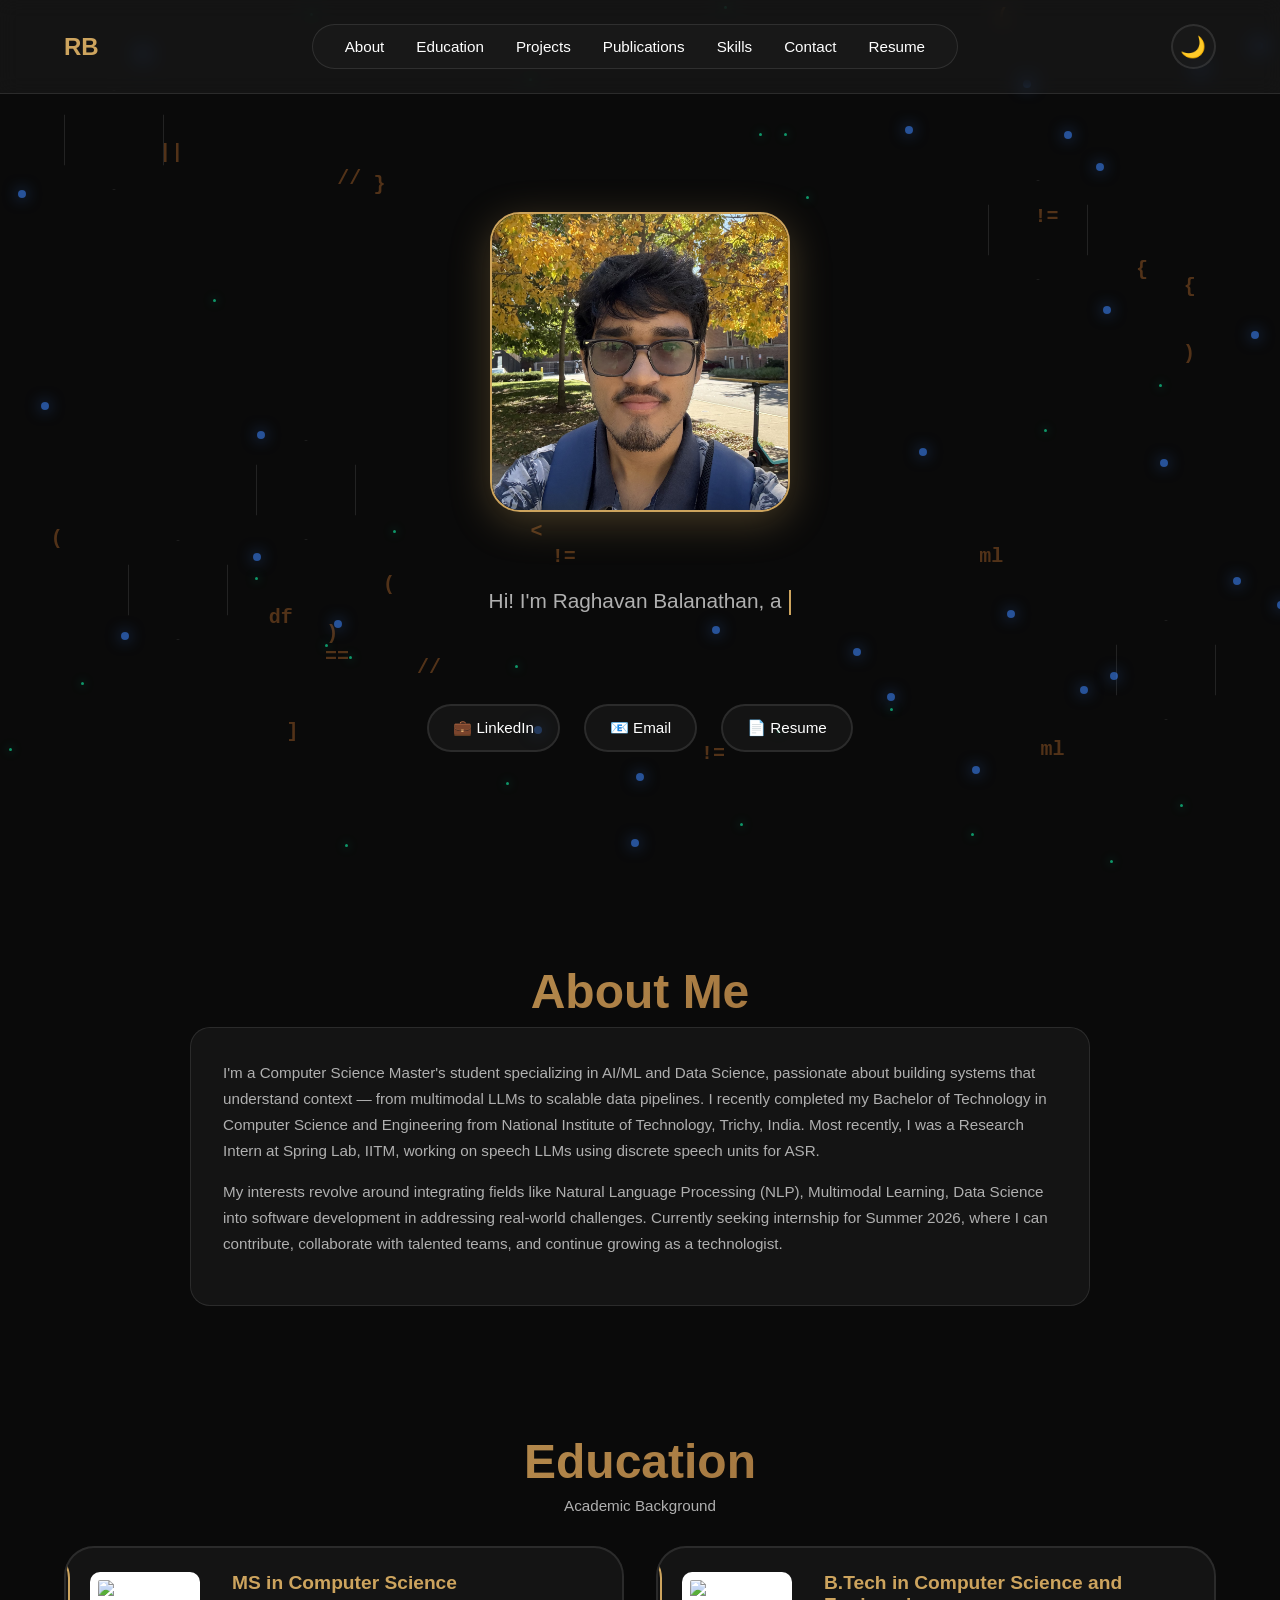
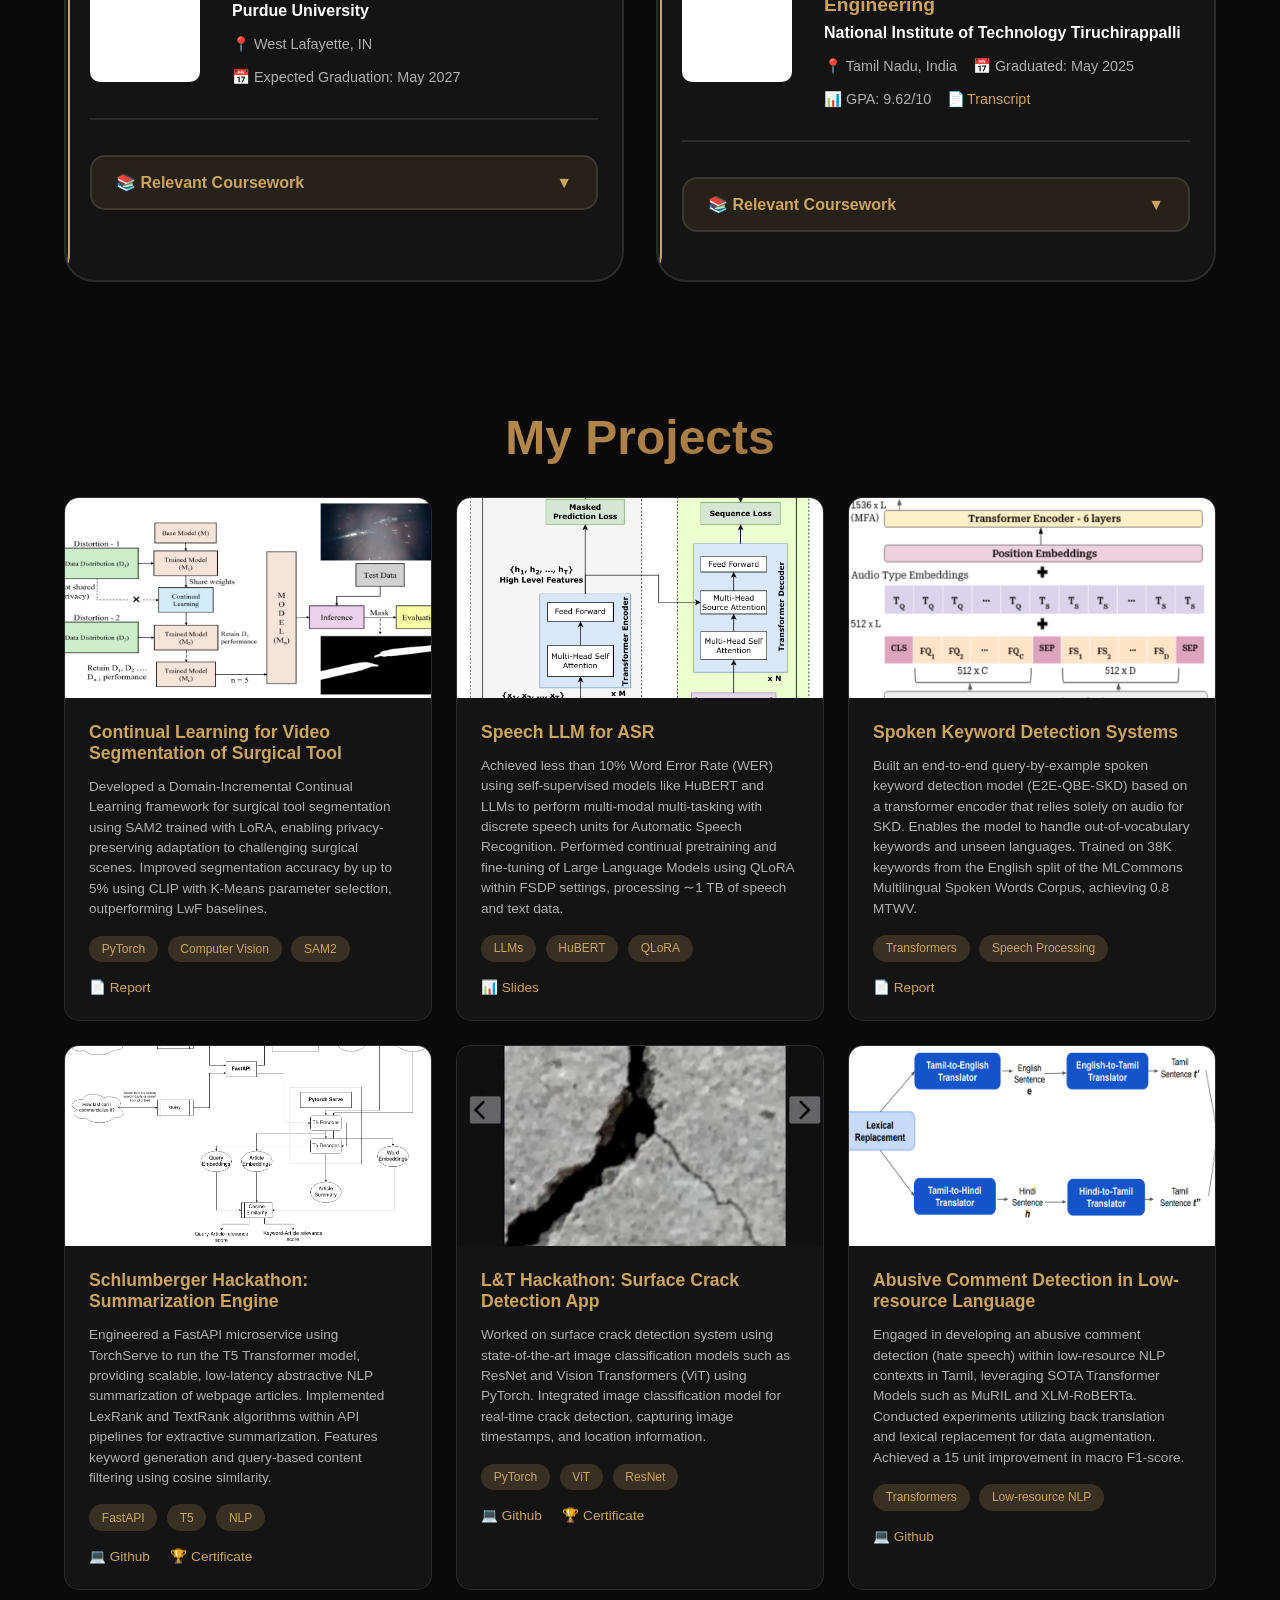
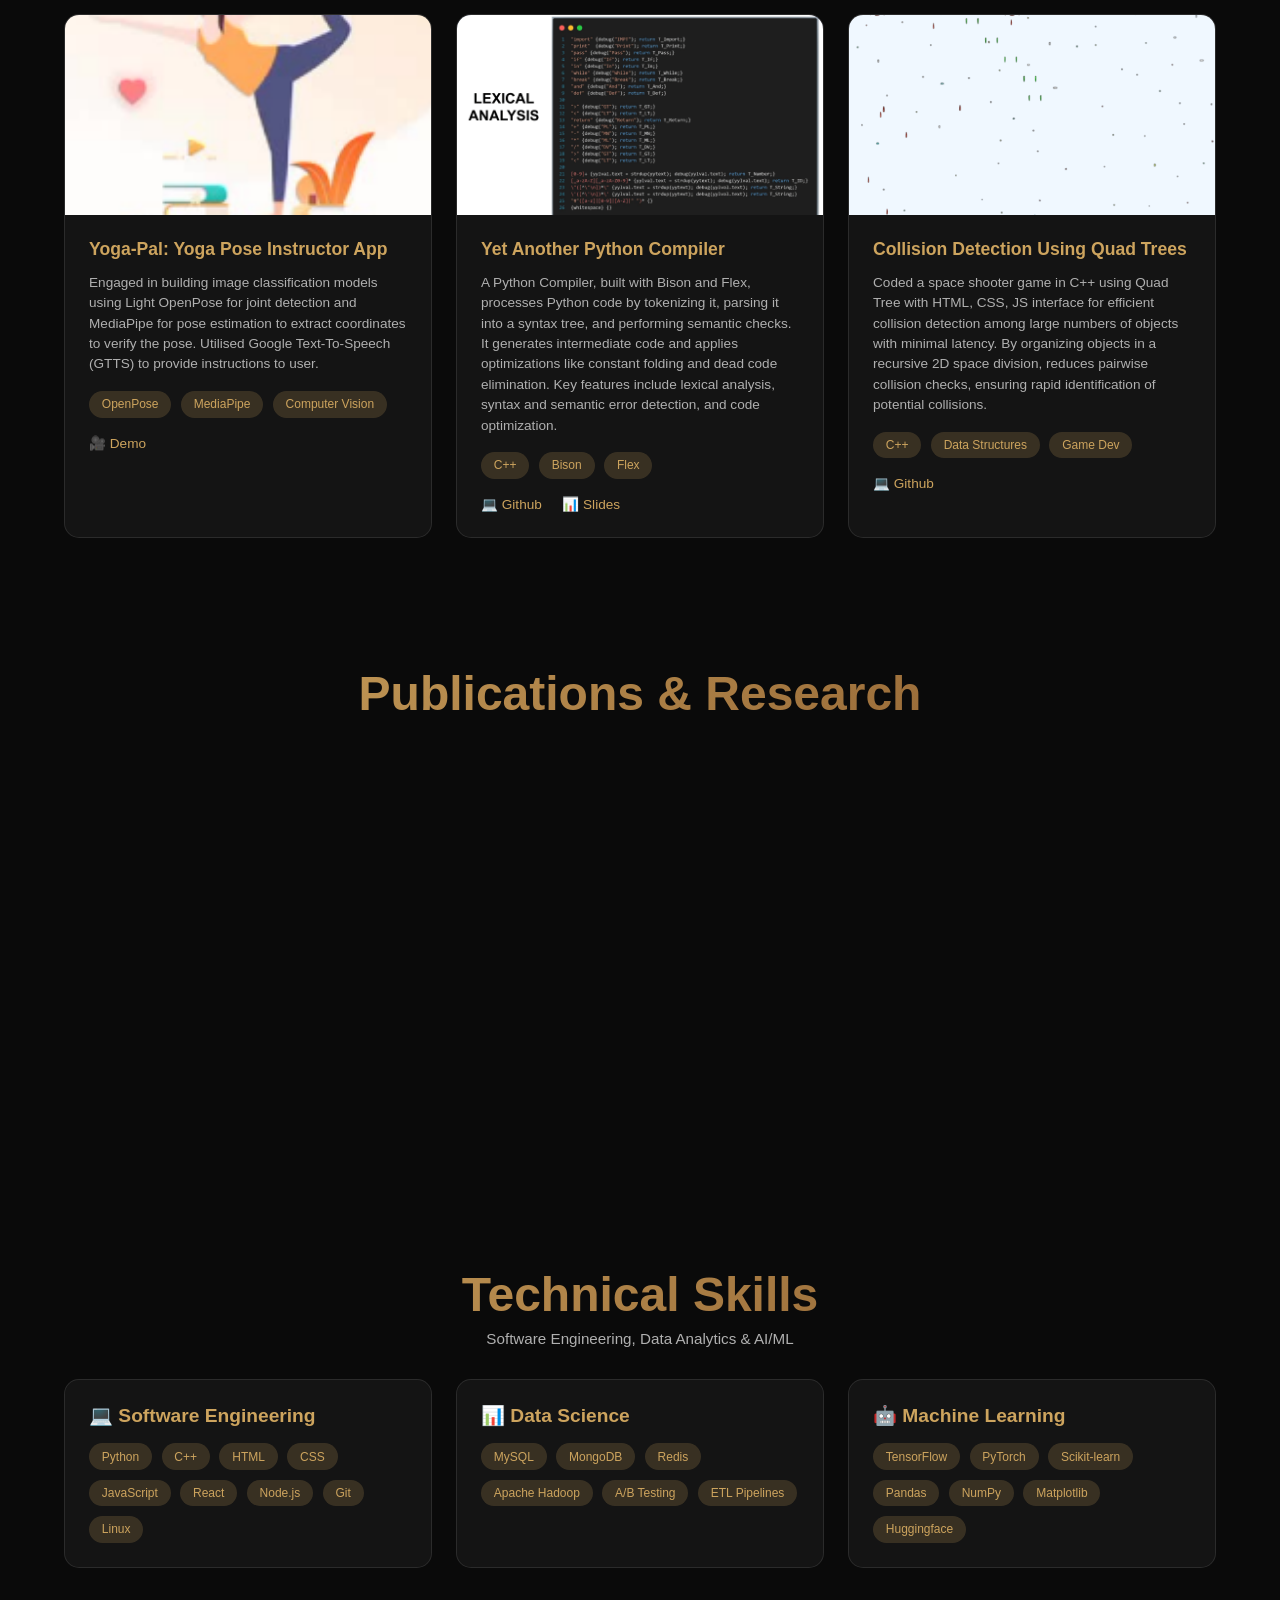
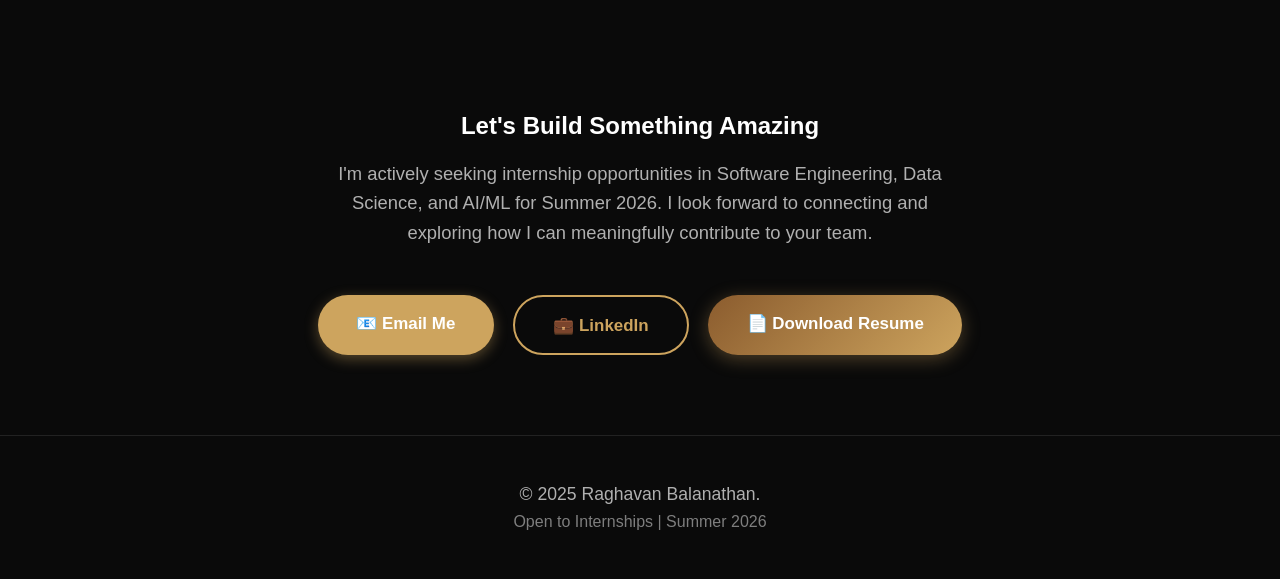
==== index.html @ b1a8ca50 "feat:Webpage" ====
<!DOCTYPE html>
<html lang="en">
<head>
    <meta charset="UTF-8">
    <meta name="viewport" content="width=device-width, initial-scale=1.0">
    <title>Raghavan Balanathan</title>
    <link rel="stylesheet" href="styles.css">
</head>
<body>
    <div class="tech-background" id="techBg">
        <div class="hexagon" style="top: 10%; left: 5%;"></div>
        <div class="hexagon" style="top: 60%; left: 10%;"></div>
        <div class="hexagon" style="top: 20%; right: 15%;"></div>
        <div class="hexagon" style="bottom: 20%; right: 5%;"></div>
        <div class="hexagon" style="bottom: 40%; left: 20%;"></div>
    </div>

    <nav>
        <div class="logo">RB</div>
        <div class="nav-links">
            <a href="#about">About</a>
            <a href="#education">Education</a>
            <a href="#projects">Projects</a>
            <a href="#publications">Publications</a>
            <a href="#skills">Skills</a>
            <a href="#contact">Contact</a>
            <a href="files/Resume.pdf" target="_blank" rel="noopener noreferrer">Resume</a>
        </div>
        <div class="nav-right">
            <button class="theme-toggle" id="themeToggle" aria-label="Toggle theme">☀️</button>
            <button class="mobile-menu-btn">☰</button>
        </div>
    </nav>

    <section class="hero">
        <img src="images/mypic.jpg" alt="Profile Photo" class="profile-photo">
        <div class="typing-container">
            <div class="typing-text" id="typingText"></div>
        </div>
        
        <div class="social-links">
            <a href="https://www.linkedin.com/in/raghavanbala/" class="social-link">💼 LinkedIn</a>
            <a href="mailto:raghavanb2103@gmail.com" class="social-link">📧 Email</a>
            <a href="files/Resume.pdf" target="_blank" rel="noopener noreferrer" class="social-link" download>📄 Resume</a>
        </div>
    </section>

    <section id="about" class="section">
        <h2>About Me</h2>
        <div class="about-content">
            <p>I'm a Computer Science Master's student specializing in AI/ML and Data Science, passionate about building systems that understand context — from multimodal LLMs to scalable data pipelines. I recently completed my Bachelor of Technology in Computer Science and Engineering from National Institute of Technology, Trichy, India. Most recently, I was a Research Intern at Spring Lab, IITM, working on speech LLMs using discrete speech units for ASR.</p>
            <p>My interests revolve around integrating fields like Natural Language Processing (NLP), Multimodal Learning, Data Science into software development in addressing real-world challenges. Currently seeking internship for Summer 2026, where I can contribute, collaborate with talented teams, and continue growing as a technologist.</p>
        </div>
    </section>

    <section id="education" class="section">
        <h2>Education</h2>
        <p class="section-subtitle">Academic Background</p>
        <div class="education-container">
            <!-- Purdue University -->
            <div class="education-card">
                <div class="education-header">
                    <img src="https://upload.wikimedia.org/wikipedia/commons/thumb/3/35/Purdue_Boilermakers_logo.svg/1200px-Purdue_Boilermakers_logo.svg.png" alt="Purdue University Logo" class="university-logo">
                    <div class="education-info">
                        <h3>MS in Computer Science</h3>
                        <div class="university-name">Purdue University</div>
                        <div class="education-meta">
                            <span>📍 West Lafayette, IN</span>
                            <span>📅 Expected Graduation: May 2027</span>
                        </div>
                    </div>
                </div>
                
                <div class="education-details">
                    <button class="coursework-toggle" data-target="purdue-coursework">
                        📚 Relevant Coursework <span class="toggle-icon">▼</span>
                    </button>
                    <div id="purdue-coursework" class="coursework-content">
                        <div class="coursework-grid">
                            <div class="coursework-category">
                                <h5>Fall 2025 Courses</h5>
                                <ul>
                                    <li>Statistical Machine Learning</li>
                                    <li>Database Systems</li>
                                    <li>Computer Networks</li>
                                </ul>
                            </div>
                        </div>
                    </div>
                </div>
            </div>

            <!-- NIT Trichy -->
            <div class="education-card">
                <div class="education-header">
                    <img src="https://upload.wikimedia.org/wikipedia/commons/0/0b/NITT_logo.png" alt="NIT Trichy Logo" class="university-logo">
                    <div class="education-info">
                        <h3>B.Tech in Computer Science and Engineering</h3>
                        <div class="university-name">National Institute of Technology Tiruchirappalli</div>
                        <div class="education-meta">
                            <span>📍 Tamil Nadu, India</span>
                            <span>📅 Graduated: May 2025</span>
                            <span>📊 GPA: 9.62/10</span>
                            <span>📄 <a href="files/transcript.pdf" target="_blank" rel="noopener noreferrer">Transcript</a></span>
                        </div>
                    </div>
                </div>
                
                <div class="education-details">
                    

                    <button class="coursework-toggle" data-target="nit-coursework">
                        📚 Relevant Coursework <span class="toggle-icon">▼</span>
                    </button>
                    <div id="nit-coursework" class="coursework-content">
                        <div class="coursework-grid">
                            <div class="coursework-category">
                                <h5>Software Engineering</h5>
                                <ul>
                                    <li>Data Structures & Algorithms</li>
                                    <li>Object-Oriented Programming</li>
                                    <li>Web Development</li>
                                    <li>Database Systems</li>
                                    <li>Operating Systems</li>
                                    <li>Computer Networks</li>
                                </ul>
                            </div>
                            
                            <div class="coursework-category">
                                <h5>Data Science & AI</h5>
                                <ul>
                                    <li>Artificial Intelligence</li>
                                    <li>Machine Learning</li>
                                    <li>Deep Learning</li>
                                    <li>Natural Language Processing</li>
                                    <li>Image Processing</li>
                                    <li>Responsible and Safe AI systems</li>
                                    <li>Big Data Mining</li>
                                    <li>Data Analytics</li>
                                    <li>Data Science</li>
                                </ul>
                            </div>
                            
                            <div class="coursework-category">
                                <h5>Mathematics & Theory</h5>
                                <ul>
                                    <li>Linear Algebra</li>
                                    <li>Calculus</li>
                                    <li>Discrete Mathematics</li>
                                    <li>Probability & Statistics</li>
                                    <li>Algorithm Analysis</li>
                                    <li>Computational Theory</li>
                                </ul>
                            </div>
                        </div>
                    </div>

                    
                </div>
            </div>
        </div>
    </section>

    <section id="projects" class="section">
        <h2>My Projects</h2>
        <div class="projects-grid">
            <div class="project-card">
                <div class="project-image data">
                    <img src="images/miccai.png" alt="Surgical Tool Segmentation">
                </div>
                <div class="project-content">
                    <h3>Continual Learning for Video Segmentation of Surgical Tool</h3>
                    <p>Developed a Domain-Incremental Continual Learning framework for surgical tool segmentation using SAM2 trained with LoRA, enabling privacy-preserving adaptation to challenging surgical scenes. Improved segmentation accuracy by up to 5% using CLIP with K-Means parameter selection, outperforming LwF baselines.</p>
                    <div class="skill-tags">
                        <span class="tag">PyTorch</span>
                        <span class="tag">Computer Vision</span>
                        <span class="tag">SAM2</span>
                    </div>
                    <div style="margin-top: 1rem;">
                        <a href="https://drive.google.com/file/d/1wd6us3UVGQ-6cLprVqrRQCRhsZ2XfWwB/view">📄 Report</a>
                    </div>
                </div>
            </div>

            <div class="project-card">
                <div class="project-image data">
                    <img src="images/speechllm.png" alt="Speech LLM">
                </div>
                <div class="project-content">
                    <h3>Speech LLM for ASR</h3>
                    <p>Achieved less than 10% Word Error Rate (WER) using self-supervised models like HuBERT and LLMs to perform multi-modal multi-tasking with discrete speech units for Automatic Speech Recognition. Performed continual pretraining and fine-tuning of Large Language Models using QLoRA within FSDP settings, processing ∼1 TB of speech and text data.</p>
                    <div class="skill-tags">
                        <span class="tag">LLMs</span>
                        <span class="tag">HuBERT</span>
                        <span class="tag">QLoRA</span>
                    </div>
                    <div style="margin-top: 1rem;">
                        <a href="files/speechllm.pdf">📊 Slides</a>
                    </div>
                </div>
            </div>

            <div class="project-card">
                <div class="project-image data">
                    <img src="images/skd.png" alt="Keyword Detection">
                </div>
                <div class="project-content">
                    <h3>Spoken Keyword Detection Systems</h3>
                    <p>Built an end-to-end query-by-example spoken keyword detection model (E2E-QBE-SKD) based on a transformer encoder that relies solely on audio for SKD. Enables the model to handle out-of-vocabulary keywords and unseen languages. Trained on 38K keywords from the English split of the MLCommons Multilingual Spoken Words Corpus, achieving 0.8 MTWV.</p>
                    <div class="skill-tags">
                        <span class="tag">Transformers</span>
                        <span class="tag">Speech Processing</span>
                    </div>
                    <div style="margin-top: 1rem;">
                        <a href="https://drive.google.com/file/d/1HalZeaJy94gkDbm7RLXHlabTmkrTxxkx/view?usp=sharing">📄 Report</a>
                    </div>
                </div>
            </div>

            <div class="project-card">
                <div class="project-image software">
                    <img src="images/SummarizeIQ.png" alt="Summarization Engine">
                </div>
                <div class="project-content">
                    <h3>Schlumberger Hackathon: Summarization Engine</h3>
                    <p>Engineered a FastAPI microservice using TorchServe to run the T5 Transformer model, providing scalable, low-latency abstractive NLP summarization of webpage articles. Implemented LexRank and TextRank algorithms within API pipelines for extractive summarization. Features keyword generation and query-based content filtering using cosine similarity.</p>
                    <div class="skill-tags">
                        <span class="tag">FastAPI</span>
                        <span class="tag">T5</span>
                        <span class="tag">NLP</span>
                    </div>
                    <div style="margin-top: 1rem;">
                        <a href="https://github.com/FrozenWolf-Cyber/SummarizeIQ">💻 Github</a>
                        <a href="https://drive.google.com/file/d/10ZGarptW67p3BKPzQDW0sfTHj9TN4qJH/view?usp=sharing">🏆 Certificate</a>
                    </div>
                </div>
            </div>

            <div class="project-card">
                <div class="project-image data">
                    <img src="images/L&T.png" alt="Surface Crack Detection">
                </div>
                <div class="project-content">
                    <h3>L&T Hackathon: Surface Crack Detection App</h3>
                    <p>Worked on surface crack detection system using state-of-the-art image classification models such as ResNet and Vision Transformers (ViT) using PyTorch. Integrated image classification model for real-time crack detection, capturing image timestamps, and location information.</p>
                    <div class="skill-tags">
                        <span class="tag">PyTorch</span>
                        <span class="tag">ViT</span>
                        <span class="tag">ResNet</span>
                    </div>
                    <div style="margin-top: 1rem;">
                        <a href="https://github.com/FrozenWolf-Cyber/L-T-EduTech-Hackathon">💻 Github</a>
                        <a href="https://drive.google.com/file/d/1mr6jQ1T8lJJTb_NRBW7EYUAhK_CVmrpW/view?usp=sharing">🏆 Certificate</a>
                    </div>
                </div>
            </div>

            <div class="project-card">
                <div class="project-image data">
                    <img src="images/Abusive.png" alt="Abusive Comment Detection">
                </div>
                <div class="project-content">
                    <h3>Abusive Comment Detection in Low-resource Language</h3>
                    <p>Engaged in developing an abusive comment detection (hate speech) within low-resource NLP contexts in Tamil, leveraging SOTA Transformer Models such as MuRIL and XLM-RoBERTa. Conducted experiments utilizing back translation and lexical replacement for data augmentation. Achieved a 15 unit improvement in macro F1-score.</p>
                    <div class="skill-tags">
                        <span class="tag">Transformers</span>
                        <span class="tag">Low-resource NLP</span>
                    </div>
                    <div style="margin-top: 1rem;">
                        <a href="https://github.com/ICON-ML/ACDT">💻 Github</a>
                    </div>
                </div>
            </div>

            <div class="project-card">
                <div class="project-image data">
                    <img src="images/yoga.png" alt="Yoga Pal">
                </div>
                <div class="project-content">
                    <h3>Yoga-Pal: Yoga Pose Instructor App</h3>
                    <p>Engaged in building image classification models using Light OpenPose for joint detection and MediaPipe for pose estimation to extract coordinates to verify the pose. Utilised Google Text-To-Speech (GTTS) to provide instructions to user.</p>
                    <div class="skill-tags">
                        <span class="tag">OpenPose</span>
                        <span class="tag">MediaPipe</span>
                        <span class="tag">Computer Vision</span>
                    </div>
                    <div style="margin-top: 1rem;">
                        <a href="https://drive.google.com/file/d/1zyeNb-0B27a40h0XlS9AdHnVH2HiTPJI/view?usp=sharing">🎥 Demo</a>
                    </div>
                </div>
            </div>

            <div class="project-card">
                <div class="project-image software">
                    <img src="images/compiler.gif" alt="Python Compiler">
                </div>
                <div class="project-content">
                    <h3>Yet Another Python Compiler</h3>
                    <p>A Python Compiler, built with Bison and Flex, processes Python code by tokenizing it, parsing it into a syntax tree, and performing semantic checks. It generates intermediate code and applies optimizations like constant folding and dead code elimination. Key features include lexical analysis, syntax and semantic error detection, and code optimization.</p>
                    <div class="skill-tags">
                        <span class="tag">C++</span>
                        <span class="tag">Bison</span>
                        <span class="tag">Flex</span>
                    </div>
                    <div style="margin-top: 1rem;">
                        <a href="https://github.com/FrozenWolf-Cyber/YA-Python-Compiler">💻 Github</a>
                        <a href="files/compiler.pdf">📊 Slides</a>
                    </div>
                </div>
            </div>

            <div class="project-card">
                <div class="project-image data">
                    <img src="images/Quad.png" alt="Quad Tree Collision">
                </div>
                <div class="project-content">
                    <h3>Collision Detection Using Quad Trees</h3>
                    <p>Coded a space shooter game in C++ using Quad Tree with HTML, CSS, JS interface for efficient collision detection among large numbers of objects with minimal latency. By organizing objects in a recursive 2D space division, reduces pairwise collision checks, ensuring rapid identification of potential collisions.</p>
                    <div class="skill-tags">
                        <span class="tag">C++</span>
                        <span class="tag">Data Structures</span>
                        <span class="tag">Game Dev</span>
                    </div>
                    <div style="margin-top: 1rem;">
                        <a href="https://github.com/DarkCoder999/Collison-Detection-using-Quad-Tree.git">💻 Github</a>
                    </div>
                </div>
            </div>
        </div>
    </section>

    <section id="publications" class="section">
        <h2>Publications & Research</h2>
        <div class="publications-grid">
            <div class="publication-card">
                <h3>Continual Learning for Robust Video Segmentation of Robot-Assisted Surgical Tool</h3>
                <div class="publication-meta">Efficient Medical AI (EMA4MICCAI) Workshop 2025</div>
                <p>Gokul Adethya T, Nitish N, <b>Raghavan Balanathan</b>, Sitara, K</p>
                <a class="pdf-link" href="https://drive.google.com/file/d/1wd6us3UVGQ-6cLprVqrRQCRhsZ2XfWwB/view">📄 PDF</a>
                <span class="abstract-link" onclick="showAbstract('abstract1')">📄 View Abstract</span>
            </div>

            <div class="publication-card">
                <h3>Forecasting airline passengers' satisfaction based on sentiments and ratings</h3>
                <div class="publication-meta">Journal of Air Transport Management, 2024</div>
                <p>Murugesan, R., A. P. Rekha, N. Nitish, and <b>Raghavan Balanathan</b></p>
                <a class="pdf-link" href="https://www.sciencedirect.com/science/article/abs/pii/S0969699724001339?via%3Dihub">📄 PDF</a>
                <span class="abstract-link" onclick="showAbstract('abstract2')">📄 View Abstract</span>
            </div>

            <div class="publication-card">
                <h3>Mitigating Abusive Comment Detection in Tamil Text: A Data Augmentation Approach</h3>
                <div class="publication-meta">ACL Anthology, ICON 2023</div>
                <p>Reshma, Sheik, <b>Raghavan Balanathan</b>, and S. Jaya Nirmala.</p>
                <a class="pdf-link" href="https://aclanthology.org/2023.icon-1.39.pdf">📄 PDF</a>
                <span class="abstract-link" onclick="showAbstract('abstract3')">📄 View Abstract</span>
            </div>
        </div>
    </section>

    <!-- Image Modal -->
    <div id="imageModal" class="modal">
        <div class="modal-content">
            <span class="modal-close" onclick="closeModal('imageModal')">&times;</span>
            <img id="modalImage" src="" alt="Project Image">
        </div>
    </div>

    <!-- Abstract Modal -->
    <div id="abstractModal" class="modal">
        <div class="modal-content">
            <span class="modal-close" onclick="closeModal('abstractModal')">&times;</span>
            <div id="abstractContent" class="abstract-content"></div>
        </div>
    </div>

    <section id="skills" class="section">
        <h2>Technical Skills</h2>
        <p class="section-subtitle">Software Engineering, Data Analytics & AI/ML</p>
        <div class="skills-grid">
            <div class="skill-card">
                <h3>💻 Software Engineering</h3>
                <div class="skill-tags">
                    <span class="tag">Python</span>
                    <span class="tag">C++</span>
                    <span class="tag">HTML</span>
                    <span class="tag">CSS</span>
                    <span class="tag">JavaScript</span>
                    <span class="tag">React</span>
                    <span class="tag">Node.js</span>
                    <span class="tag">Git</span>
                    <span class="tag">Linux</span>
                </div>
            </div>

            <div class="skill-card">
                <h3>📊 Data Science</h3>
                <div class="skill-tags">
                    <span class="tag">MySQL</span>
                    <span class="tag">MongoDB</span>
                    <span class="tag">Redis</span>
                    <span class="tag">Apache Hadoop</span>
                    <span class="tag">A/B Testing</span>
                    <span class="tag">ETL Pipelines</span>
                </div>
            </div>

            <div class="skill-card">
                <h3>🤖 Machine Learning</h3>
                <div class="skill-tags">
                    <span class="tag">TensorFlow</span>
                    <span class="tag">PyTorch</span>
                    <span class="tag">Scikit-learn</span>
                    <span class="tag">Pandas</span>
                    <span class="tag">NumPy</span>
                    <span class="tag">Matplotlib</span>
                    <span class="tag">Huggingface</span>
                </div>
            </div>
        </div>
    </section>

    <section id="contact" class="contact">
        <div class="contact-content">
            <h2>Let's Build Something Amazing</h2>
            <p class="contact-subtext">
                I'm actively seeking internship opportunities in Software Engineering, Data Science, and AI/ML for Summer 2026. I look forward to connecting and exploring how I can meaningfully contribute to your team.
            </p>
            
            <div class="contact-actions">
                <a href="mailto:raghavanb2103@gmail.com" class="btn primary-btn">📧 Email Me</a>
                <a href="https://linkedin.com/in/raghavanbala" target="_blank" rel="noopener noreferrer" class="btn outline-btn">💼 LinkedIn</a>
                <a href="files/Resume.pdf" target="_blank" rel="noopener noreferrer" class="btn gradient-btn" download>📄 Download Resume</a>
            </div>
        </div>
    </section>


    <footer>
        <p style="font-size: 1.1rem; margin-bottom: 0.5rem;">© 2025 Raghavan Balanathan.</p>
        <p style="opacity: 0.7;">Open to Internships | Summer 2026</p>
    </footer>

    <script src="script.js"></script>
</body>
</html>
---- styles.css ----
* {
    margin: 0;
    padding: 0;
    box-sizing: border-box;
}

:root {
    --bg-primary: #f8f9fa;
    --bg-secondary: rgba(255, 255, 255, 0.8);
    --text-primary: #1a1a1a;
    --text-secondary: #4a4a4a;
    --accent-gold: #d4841c;
    --accent-dark: #a0620f;
    --border-color: rgba(0, 0, 0, 0.1);
    --card-hover: rgba(212, 132, 28, 0.3);
    --node-color: rgba(59, 130, 246, 0.4);
    --particle-color: rgba(16, 185, 129, 0.5);
    --code-symbol: rgba(251, 146, 60, 0.2);
}

[data-theme="dark"] {
    --bg-primary: #0a0a0a;
    --bg-secondary: rgba(30, 30, 30, 0.5);
    --text-primary: #ffffff;
    --text-secondary: #b0b0b0;
    --accent-gold: #cda45e;
    --accent-dark: #8b5c2e;
    --border-color: rgba(255, 255, 255, 0.1);
    --card-hover: rgba(205, 164, 94, 0.5);
    --node-color: rgba(59, 130, 246, 0.6);
    --particle-color: rgba(16, 185, 129, 0.8);
    --code-symbol: rgba(251, 146, 60, 0.3);
}

body {
    font-family: -apple-system, BlinkMacSystemFont, 'Segoe UI', Roboto, Oxygen, Ubuntu, Cantarell, sans-serif;
    background: var(--bg-primary);
    color: var(--text-primary);
    overflow-x: hidden;
    transition: background 0.3s ease, color 0.3s ease;
}

/* Tech Background Animation */
.tech-background {
    position: fixed;
    top: 0;
    left: 0;
    width: 100%;
    height: 100%;
    z-index: -1;
    overflow: hidden;
    background: var(--bg-primary);
    transition: background 0.3s ease;
}

.neural-node {
    position: absolute;
    width: 8px;
    height: 8px;
    background: var(--node-color);
    border-radius: 50%;
    box-shadow: 0 0 15px var(--node-color);
    animation: pulse-node 3s infinite ease-in-out;
}

@keyframes pulse-node {
    0%, 100% { transform: scale(1); opacity: 0.6; }
    50% { transform: scale(1.5); opacity: 1; }
}

.data-particle {
    position: absolute;
    width: 3px;
    height: 3px;
    background: var(--particle-color);
    border-radius: 50%;
    box-shadow: 0 0 10px var(--particle-color);
    animation: flow-data 8s linear infinite;
}

@keyframes flow-data {
    0% { transform: translate(0, 0); opacity: 0; }
    10% { opacity: 1; }
    90% { opacity: 1; }
    100% { transform: translate(200vw, 100vh); opacity: 0; }
}

.code-symbol {
    position: absolute;
    font-family: 'Courier New', monospace;
    font-size: 20px;
    color: var(--code-symbol);
    animation: float-code 20s infinite ease-in-out;
    font-weight: bold;
}

@keyframes float-code {
    0%, 100% { transform: translate(0, 0) rotate(0deg); opacity: 0.3; }
    25% { transform: translate(50px, -80px) rotate(90deg); opacity: 0.5; }
    50% { transform: translate(0, -150px) rotate(180deg); opacity: 0.3; }
    75% { transform: translate(-50px, -80px) rotate(270deg); opacity: 0.5; }
}

.hexagon {
    position: absolute;
    width: 100px;
    height: 100px;
    border: 1px solid var(--border-color);
    clip-path: polygon(50% 0%, 100% 25%, 100% 75%, 50% 100%, 0% 75%, 0% 25%);
    animation: float-hex 25s infinite ease-in-out;
}

@keyframes float-hex {
    0%, 100% { transform: translateY(0px) rotate(0deg); opacity: 0.2; }
    50% { transform: translateY(-40px) rotate(180deg); opacity: 0.4; }
}

/* Navigation */
nav {
    display: flex;
    justify-content: space-between;
    align-items: center;
    padding: 1.5rem 5%;
    position: fixed;
    top: 0;
    width: 100%;
    z-index: 1000;
    background: var(--bg-secondary);
    backdrop-filter: blur(10px);
    border-bottom: 1px solid var(--border-color);
}

.logo {
    font-size: 1.5rem;
    font-weight: bold;
    color: var(--accent-gold);
    display: flex;
    align-items: center;
    gap: 0.5rem;
}

.nav-links {
    display: flex;
    gap: 2rem;
    background: var(--bg-secondary);
    padding: 0.8rem 2rem;
    border-radius: 50px;
    border: 1px solid var(--border-color);
}

.nav-links a {
    color: var(--text-primary);
    text-decoration: none;
    transition: color 0.3s;
    font-size: 0.95rem;
}

.nav-links a:hover {
    color: var(--accent-gold);
}

.nav-right {
    display: flex;
    align-items: center;
    gap: 1rem;
}

.theme-toggle {
    background: var(--bg-secondary);
    border: 2px solid var(--border-color);
    color: var(--text-primary);
    width: 45px;
    height: 45px;
    border-radius: 50%;
    cursor: pointer;
    font-size: 1.3rem;
    transition: all 0.3s;
    display: flex;
    align-items: center;
    justify-content: center;
}

.theme-toggle:hover {
    border-color: var(--accent-gold);
    transform: scale(1.1);
}

.cta-button {
    background: linear-gradient(135deg, var(--accent-dark), var(--accent-gold));
    color: #ffffff;
    padding: 0.8rem 2rem;
    border-radius: 50px;
    text-decoration: none;
    transition: transform 0.3s, box-shadow 0.3s;
    font-weight: 500;
}

.cta-button:hover {
    transform: translateY(-2px);
    box-shadow: 0 10px 30px rgba(205, 164, 94, 0.3);
}

/* Hero Section */
.hero {
    min-height: 100vh;
    display: flex;
    flex-direction: column;
    justify-content: center;
    align-items: center;
    text-align: center;
    padding: 8rem 5% 4rem;
    position: relative;
}

.profile-photo {
    width: 300px;
    height: 300px;
    border-radius: 10%;
    object-fit: cover;
    border: 2px solid var(--accent-gold);
    box-shadow: 0 10px 40px rgba(205, 164, 94, 0.3);
    margin-bottom: 2rem;
    animation: fadeInScale 1s ease-out;
}

@keyframes fadeInScale {
    from {
        opacity: 0;
        transform: scale(0.8);
    }
    to {
        opacity: 1;
        transform: scale(1);
    }
}

.typing-container {
    min-height: 80px;
    display: flex;
    flex-direction: column;
    align-items: center;
    justify-content: center;
    gap: 0.5rem;
    margin: 1rem 0 2rem;
}

.typing-text {
    font-size: clamp(1rem, 2vw, 1.3rem);
    color: var(--text-secondary);
    font-weight: 400;
    line-height: 1.6;
    max-width: 700px;
    animation: fadeInUp 1s ease-out 0.4s backwards;
}

.cursor {
    display: inline-block;
    width: 2px;
    height: 1.2em;
    background: var(--accent-gold);
    margin-left: 2px;
    animation: blink 1s infinite;
    vertical-align: middle;
}

@keyframes blink {
    0%, 49% { opacity: 1; }
    50%, 100% { opacity: 0; }
}

.social-links {
    display: flex;
    gap: 1.5rem;
    margin-top: 2rem;
    flex-wrap: wrap;
    justify-content: center;
    animation: fadeInUp 1s ease-out 0.6s backwards;
}

.social-link {
    display: flex;
    align-items: center;
    gap: 0.5rem;
    padding: 0.8rem 1.5rem;
    background: var(--bg-secondary);
    border: 2px solid var(--border-color);
    border-radius: 50px;
    color: var(--text-primary);
    text-decoration: none;
    transition: all 0.3s;
    font-size: 0.95rem;
}

.social-link:hover {
    border-color: var(--accent-gold);
    transform: translateY(-3px);
    box-shadow: 0 5px 20px rgba(205, 164, 94, 0.2);
}

/* Section Styling */
.section {
    padding: 4rem 5%;
    max-width: 1400px;
    margin: 0 auto;
}

.section h2 {
    font-size: clamp(2rem, 4vw, 3rem);
    margin-bottom: 0.5rem;
    text-align: center;
    background: linear-gradient(135deg, var(--accent-gold) 0%, var(--accent-dark) 100%);
    -webkit-background-clip: text;
    -webkit-text-fill-color: transparent;
    background-clip: text;
}

.section-subtitle {
    text-align: center;
    font-size: 0.95rem;
    color: var(--text-secondary);
    margin-bottom: 2rem;
}

/* About Section */
.about-content {
    max-width: 900px;
    margin: 0 auto;
    padding: 2rem;
    background: var(--bg-secondary);
    border-radius: 20px;
    border: 1px solid var(--border-color);
    line-height: 1.7;
    font-size: 0.95rem;
    color: var(--text-secondary);
}

.about-content p {
    margin-bottom: 1rem;
}

/* Education Section */
.education-container {
    max-width: 1400px;
    margin: 0 auto;
    display: grid;
    grid-template-columns: repeat(auto-fit, minmax(500px, 1fr));
    gap: 2rem;
}

.education-card {
    background: var(--bg-secondary);
    padding: 1.5rem;
    border-radius: 30px;
    border: 2px solid var(--border-color);
    position: relative;
    overflow: hidden;
    transition: transform 0.3s ease;
}

.education-card::before {
    content: '';
    position: absolute;
    top: 0;
    left: -100%;
    width: 100%;
    height: 100%;
    border: 2px solid var(--accent-gold);
    border-radius: 30px;
    transition: left 0.6s ease;
    pointer-events: none;
}

.education-card:hover {
    transform: scale(1.02);
}

.education-card:hover::before {
    left: 100%;
}

.education-header {
    display: flex;
    gap: 2rem;
    align-items: flex-start;
    margin-bottom: 2rem;
    padding-bottom: 2rem;
    border-bottom: 2px solid var(--border-color);
}

.university-logo {
    width: 110px;
    height: 110px;
    object-fit: contain;
    flex-shrink: 0;
    border-radius: 10px;
    background: white;
    padding: 0.5rem;
}

.education-info h3 {
    font-size: 1.2rem;
    color: var(--accent-gold);
    margin-bottom: 0.5rem;
}

.university-name {
    font-size: 1rem;
    color: var(--text-primary);
    font-weight: 600;
    margin-bottom: 1rem;
}

.education-meta {
    display: flex;
    flex-wrap: wrap;
    gap: 1rem;
    font-size: 0.9rem;
    color: var(--text-secondary);
}

.education-meta span {
    display: flex;
    align-items: center;
    gap: 0.1rem;
}

.education-meta a {
    color: var(--accent-gold);
    text-decoration: none;
    transition: color 0.3s;
}

.education-meta a:hover {
    color: var(--accent-dark);
}

.education-details {
    display: flex;
    flex-direction: column;
    gap: 1.5rem;
}

.education-details h4 {
    font-size: 1.4rem;
    color: var(--accent-gold);
    margin-bottom: 1rem;
    display: flex;
    align-items: center;
    gap: 0.5rem;
}

.education-details h4 {
    font-size: 1.4rem;
    color: var(--accent-gold);
    margin-bottom: 1rem;
    display: flex;
    align-items: center;
    gap: 0.5rem;
}

.education-details ul {
    list-style: none;
    padding: 0;
}

.education-details ul li {
    color: var(--text-secondary);
    padding: 0.5rem 0;
    padding-left: 1.5rem;
    position: relative;
    line-height: 1.6;
}

.education-details ul li::before {
    content: "▹";
    position: absolute;
    left: 0;
    color: var(--accent-gold);
    font-weight: bold;
}

.honors-section ul li {
    font-size: 1.05rem;
}

/* Coursework Toggle Button */
.coursework-toggle {
    width: 100%;
    background: rgba(205, 164, 94, 0.1);
    border: 2px solid var(--border-color);
    color: var(--accent-gold);
    padding: 1rem 1.5rem;
    border-radius: 15px;
    font-size: 1rem;
    font-weight: 600;
    cursor: pointer;
    display: flex;
    justify-content: space-between;
    align-items: center;
    transition: all 0.3s;
    margin-top: 0.2rem;
}

.coursework-toggle:hover {
    background: rgba(205, 164, 94, 0.2);
    border-color: var(--accent-gold);
}

.toggle-icon {
    font-size: 1rem;
    transition: transform 0.3s;
}

.coursework-toggle.active .toggle-icon {
    transform: rotate(180deg);
}

.coursework-content {
    max-height: 0;
    overflow: hidden;
    transition: max-height 0.5s ease-out, padding 0.3s ease-out;
    padding: 0;
}

.coursework-content.active {
    max-height: 2000px;
    padding: 2rem 0;
}

.coursework-grid {
    display: grid;
    grid-template-columns: repeat(auto-fit, minmax(280px, 1fr));
    gap: 2rem;
}

.coursework-category {
    background: rgba(205, 164, 94, 0.05);
    padding: 1.5rem;
    border-radius: 15px;
    border: 2px solid var(--border-color);
}

.coursework-category h5 {
    font-size: 1.1rem;
    color: var(--text-primary);
    margin-bottom: 0.8rem;
}

.coursework-category ul {
    list-style: none;
    padding: 0;
}

.coursework-category ul li {
    color: var(--text-secondary);
    padding: 0.4rem 0;
    padding-left: 1.5rem;
    position: relative;
    line-height: 1.6;
}

.coursework-category ul li::before {
    content: "▹";
    position: absolute;
    left: 0;
    color: var(--accent-gold);
    font-weight: bold;
}

.activities-section ul li {
    font-size: 1.05rem;
}

.activities-section ul li strong {
    color: var(--accent-gold);
}

/* Projects Grid */
.projects-grid {
    display: grid;
    grid-template-columns: repeat(auto-fit, minmax(300px, 1fr));
    gap: 1.5rem;
    margin-top: 2rem;
}

.project-card {
    background: var(--bg-secondary);
    border-radius: 15px;
    overflow: hidden;
    border: 1px solid var(--border-color);
    transition: transform 0.3s ease, box-shadow 0.3s ease;
}

.project-card:hover {
    transform: scale(1.05);
    box-shadow: 0 10px 30px rgba(205, 164, 94, 0.2);
}

.project-image {
    width: 100%;
    height: 200px;
    display: flex;
    align-items: center;
    justify-content: center;
    font-size: 3rem;
    position: relative;
    overflow: hidden;
    cursor: pointer;
}

.project-image img {
    width: 100%;
    height: 100%;
    object-fit: cover;
    transition: transform 0.3s ease;
}

.project-image:hover img {
    transform: scale(1.1);
}

.project-image.software {
    background: linear-gradient(135deg, rgba(59, 130, 246, 0.2), rgba(139, 92, 246, 0.2));
}

.project-image.data {
    background: linear-gradient(135deg, rgba(16, 185, 129, 0.2), rgba(236, 72, 153, 0.2));
}

.project-content {
    padding: 1.5rem;
}

.project-content h3 {
    font-size: 1.1rem;
    margin-bottom: 0.8rem;
    color: var(--accent-gold);
}

.project-content p {
    color: var(--text-secondary);
    line-height: 1.5;
    margin-bottom: 1rem;
    font-size: 0.85rem;
}

.project-content a {
    color: var(--accent-gold);
    text-decoration: none;
    margin-right: 1rem;
    font-size: 0.85rem;
    transition: color 0.3s;
}

.project-content a:hover {
    color: var(--accent-dark);
    text-decoration: underline;
}

/* Skills Grid */
.skills-grid {
    display: grid;
    grid-template-columns: repeat(auto-fit, minmax(280px, 1fr));
    gap: 1.5rem;
    margin-top: 2rem;
}

.skill-card {
    background: var(--bg-secondary);
    padding: 1.5rem;
    border-radius: 15px;
    border: 1px solid var(--border-color);
    transition: transform 0.3s, border-color 0.3s;
}

.skill-card:hover {
    transform: translateY(-5px);
    border-color: var(--card-hover);
}

.skill-card h3 {
    font-size: 1.2rem;
    margin-bottom: 1rem;
    color: var(--accent-gold);
}

.skill-tags {
    display: flex;
    flex-wrap: wrap;
    gap: 0.6rem;
}

.tag {
    background: rgba(205, 164, 94, 0.2);
    color: var(--accent-gold);
    padding: 0.4rem 0.8rem;
    border-radius: 15px;
    font-size: 0.75rem;
}

/* Publications */
.publications-grid {
    display: grid;
    grid-template-columns: repeat(auto-fit, minmax(400px, 1fr));
    gap: 1.5rem;
    margin-top: 2rem;
}

.publication-card {
    background: var(--bg-secondary);
    padding: 1.5rem;
    border-radius: 15px;
    border: 1px solid var(--border-color);
    transition: transform 0.3s, border-color 0.3s;
}

.publication-card:hover {
    transform: translateY(-5px);
    border-color: var(--card-hover);
}

.publication-card h3 {
    font-size: 1.1rem;
    margin-bottom: 0.5rem;
    color: var(--accent-gold);
}

.publication-meta {
    color: var(--text-secondary);
    font-style: italic;
    margin-bottom: 0.8rem;
    font-size: 0.8rem;
}

.publication-card p {
    color: var(--text-secondary);
    line-height: 1.5;
    margin-bottom: 0.5rem;
    font-size: 0.85rem;
}
.publication-card .pdf-link {
    color: var(--accent-gold);
    text-decoration: none;
    font-size: 0.85rem;
    cursor: pointer;
    transition: color 0.3s;
    display: inline-block;
    margin-top: 0.5rem;
}

.publication-card .pdf-link:hover {
    color: var(--accent-dark);
    text-decoration: underline;
}

.publication-card .abstract-link {
    color: var(--accent-gold);
    text-decoration: none;
    font-size: 0.85rem;
    cursor: pointer;
    transition: color 0.3s;
    display: inline-block;
    margin-top: 0.5rem;
}

.publication-card .abstract-link:hover {
    color: var(--accent-dark);
    text-decoration: underline;
}

/* Modal/Popup Styles */
.modal {
    display: none;
    position: fixed;
    z-index: 2000;
    left: 0;
    top: 0;
    width: 100%;
    height: 100%;
    background-color: rgba(0, 0, 0, 0.8);
    animation: fadeIn 0.3s ease;
}

@keyframes fadeIn {
    from { opacity: 0; }
    to { opacity: 1; }
}

.modal.active {
    display: flex;
    align-items: center;
    justify-content: center;
}

.modal-content {
    background: var(--bg-primary);
    border: 2px solid var(--accent-gold);
    border-radius: 15px;
    max-width: 90%;
    max-height: 90%;
    overflow: auto;
    position: relative;
    animation: slideIn 0.3s ease;
    padding: 2rem;
}

@keyframes slideIn {
    from {
        transform: scale(0.8);
        opacity: 0;
    }
    to {
        transform: scale(1);
        opacity: 1;
    }
}

.modal-content img {
    max-width: 100%;
    max-height: 80vh;
    display: block;
    margin: 0 auto;
    border-radius: 10px;
}

.modal-close {
    position: absolute;
    top: 1rem;
    right: 1rem;
    font-size: 2rem;
    color: var(--accent-gold);
    cursor: pointer;
    background: var(--bg-secondary);
    width: 40px;
    height: 40px;
    border-radius: 50%;
    display: flex;
    align-items: center;
    justify-content: center;
    border: 2px solid var(--accent-gold);
    transition: all 0.3s;
}

.modal-close:hover {
    background: var(--accent-gold);
    color: var(--bg-primary);
    transform: rotate(90deg);
}

.abstract-content h3 {
    color: var(--accent-gold);
    font-size: 1.3rem;
    margin-bottom: 1rem;
    padding-right: 3rem;
}

.abstract-content p {
    color: var(--text-secondary);
    line-height: 1.7;
    font-size: 0.95rem;
}

/* Contact Section */
.contact {
    text-align: center;
    padding: 5rem 5%;
}

.contact-content {
    max-width: 750px;
    margin: 0 auto;
}

.contact-subtext {
    color: var(--text-secondary);
    font-size: 1.15rem;
    margin: 1.2rem auto 3rem;
    max-width: 650px;
    line-height: 1.6;
}

/* Button Container */
.contact-actions {
    display: flex;
    flex-wrap: wrap;
    gap: 1.2rem;
    justify-content: center;
}

/* Base Button Style */
.btn {
    display: inline-block;
    padding: 1.1rem 2.4rem;
    border-radius: 45px;
    font-size: 1.06rem;
    font-weight: 600;
    text-decoration: none;
    transition: all 0.28s ease;
}

/* Primary Golden Fill Button */
.primary-btn {
    background: var(--accent-gold);
    color: #fff;
    box-shadow: 0 4px 14px rgba(205,164,94,0.4);
}
.primary-btn:hover {
    transform: translateY(-4px);
    box-shadow: 0 8px 24px rgba(205,164,94,0.55);
}

/* Outline Button */
.outline-btn {
    border: 2px solid var(--accent-gold);
    color: var(--accent-gold);
}
.outline-btn:hover {
    background: rgba(205,164,94,0.12);
}

/* Gradient Resume Button */
.gradient-btn {
    background: linear-gradient(135deg, var(--accent-dark), var(--accent-gold));
    color: #fff;
    box-shadow: 0 4px 18px rgba(205,164,94,0.35);
}
.gradient-btn:hover {
    transform: translateY(-4px);
    box-shadow: 0 8px 28px rgba(205,164,94,0.5);
}


/* Footer */
footer {
    text-align: center;
    padding: 3rem;
    color: var(--text-secondary);
    border-top: 1px solid var(--border-color);
}

@keyframes fadeInUp {
    from {
        opacity: 0;
        transform: translateY(30px);
    }
    to {
        opacity: 1;
        transform: translateY(0);
    }
}

/* Mobile Responsive */
.mobile-menu-btn {
    display: none;
    background: none;
    border: none;
    color: var(--text-primary);
    font-size: 1.5rem;
    cursor: pointer;
}

@media (max-width: 768px) {
    .nav-links {
        display: none;
    }
    
    .mobile-menu-btn {
        display: block;
    }

    .profile-photo {
        width: 200px;
        height: 200px;
    }

    .projects-grid {
        grid-template-columns: 1fr;
    }

    .skills-grid {
        grid-template-columns: 1fr;
    }

    .contact-links {
        grid-template-columns: 1fr;
    }

    .download-section {
        flex-direction: column;
    }

    .social-links {
        flex-direction: column;
        width: 100%;
        max-width: 300px;
    }

    .social-link {
        width: 100%;
    }

    .education-header {
        flex-direction: column;
        align-items: center;
        text-align: center;
    }

    .university-logo {
        width: 80px;
        height: 80px;
    }

    .education-meta {
        flex-direction: column;
        gap: 0.8rem;
        align-items: center;
    }

    .education-container {
        grid-template-columns: 1fr;
    }

    .coursework-grid {
        grid-template-columns: 1fr;
    }

    .education-card {
        padding: 1.5rem;
    }

    .project-image {
        height: 180px;
    }

    .publications-grid {
        grid-template-columns: 1fr;
    }

    .modal-content {
        padding: 1.5rem;
        max-width: 95%;
    }
}
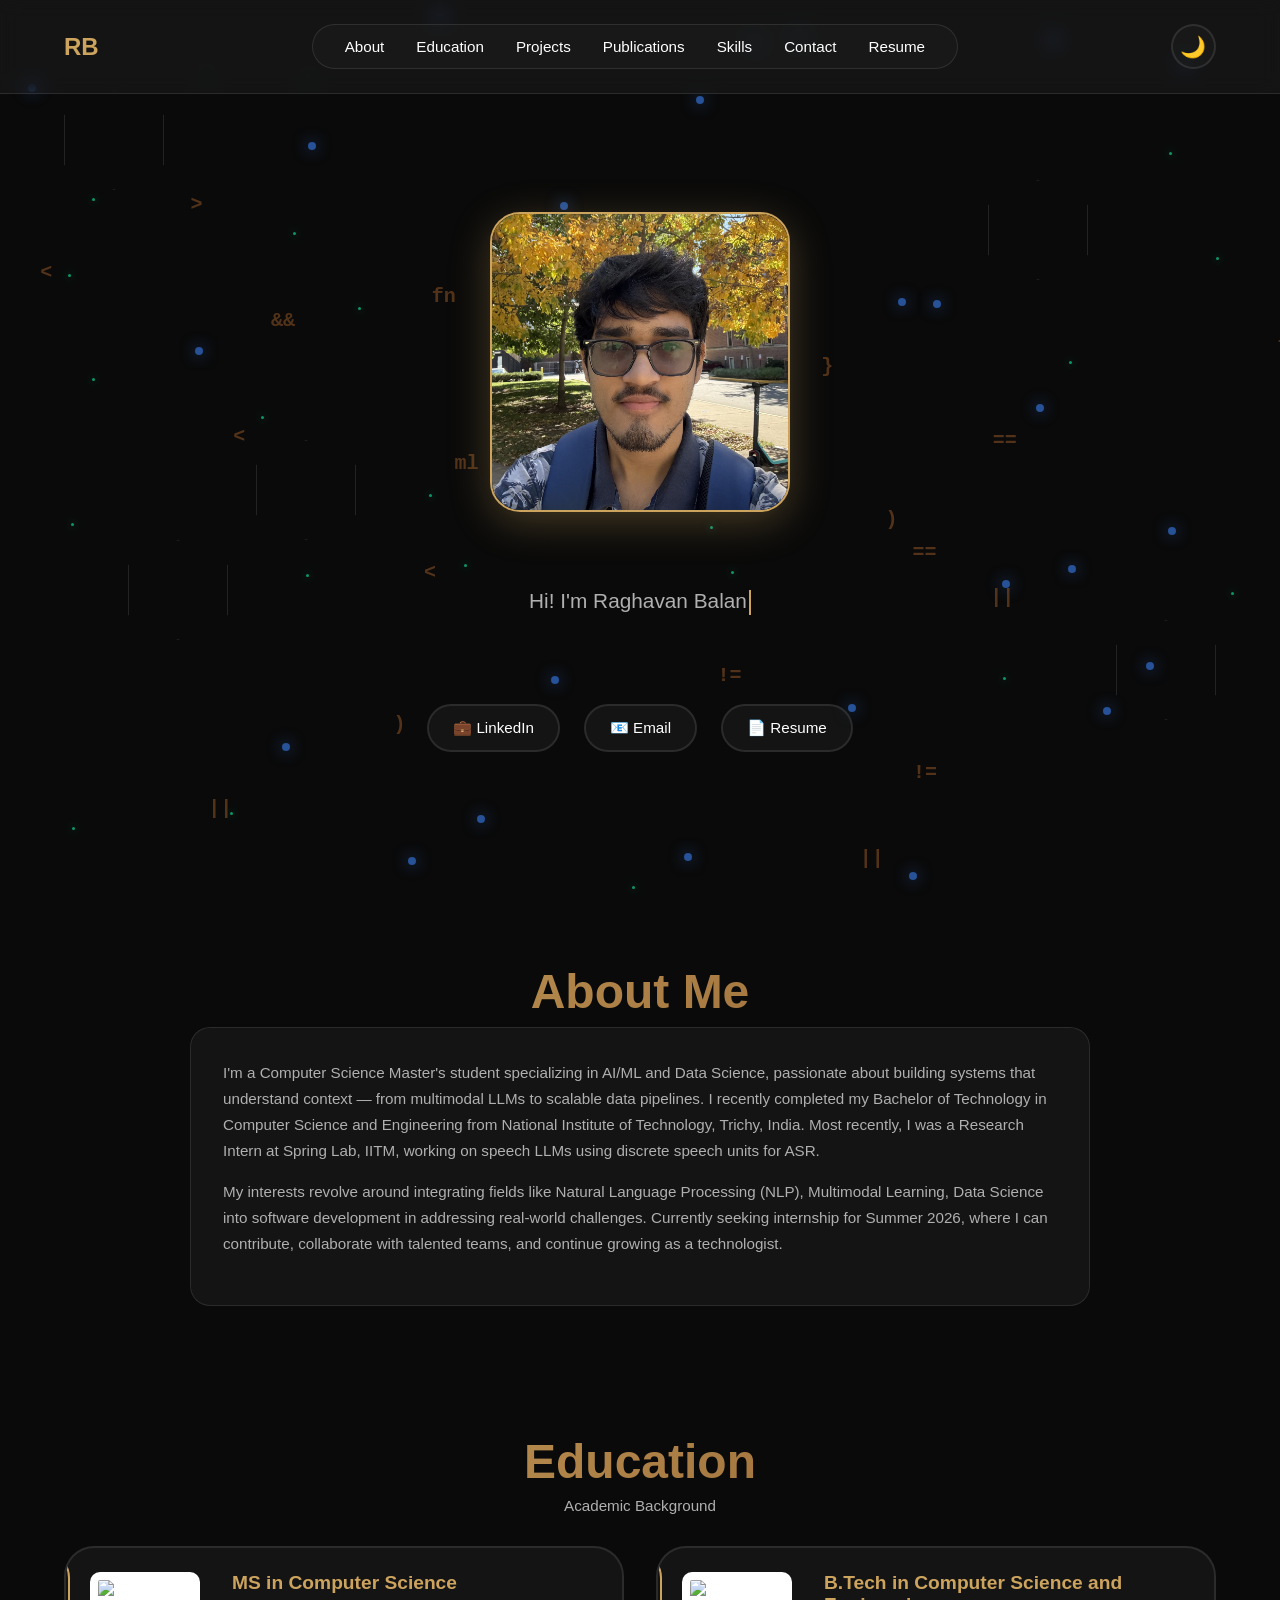
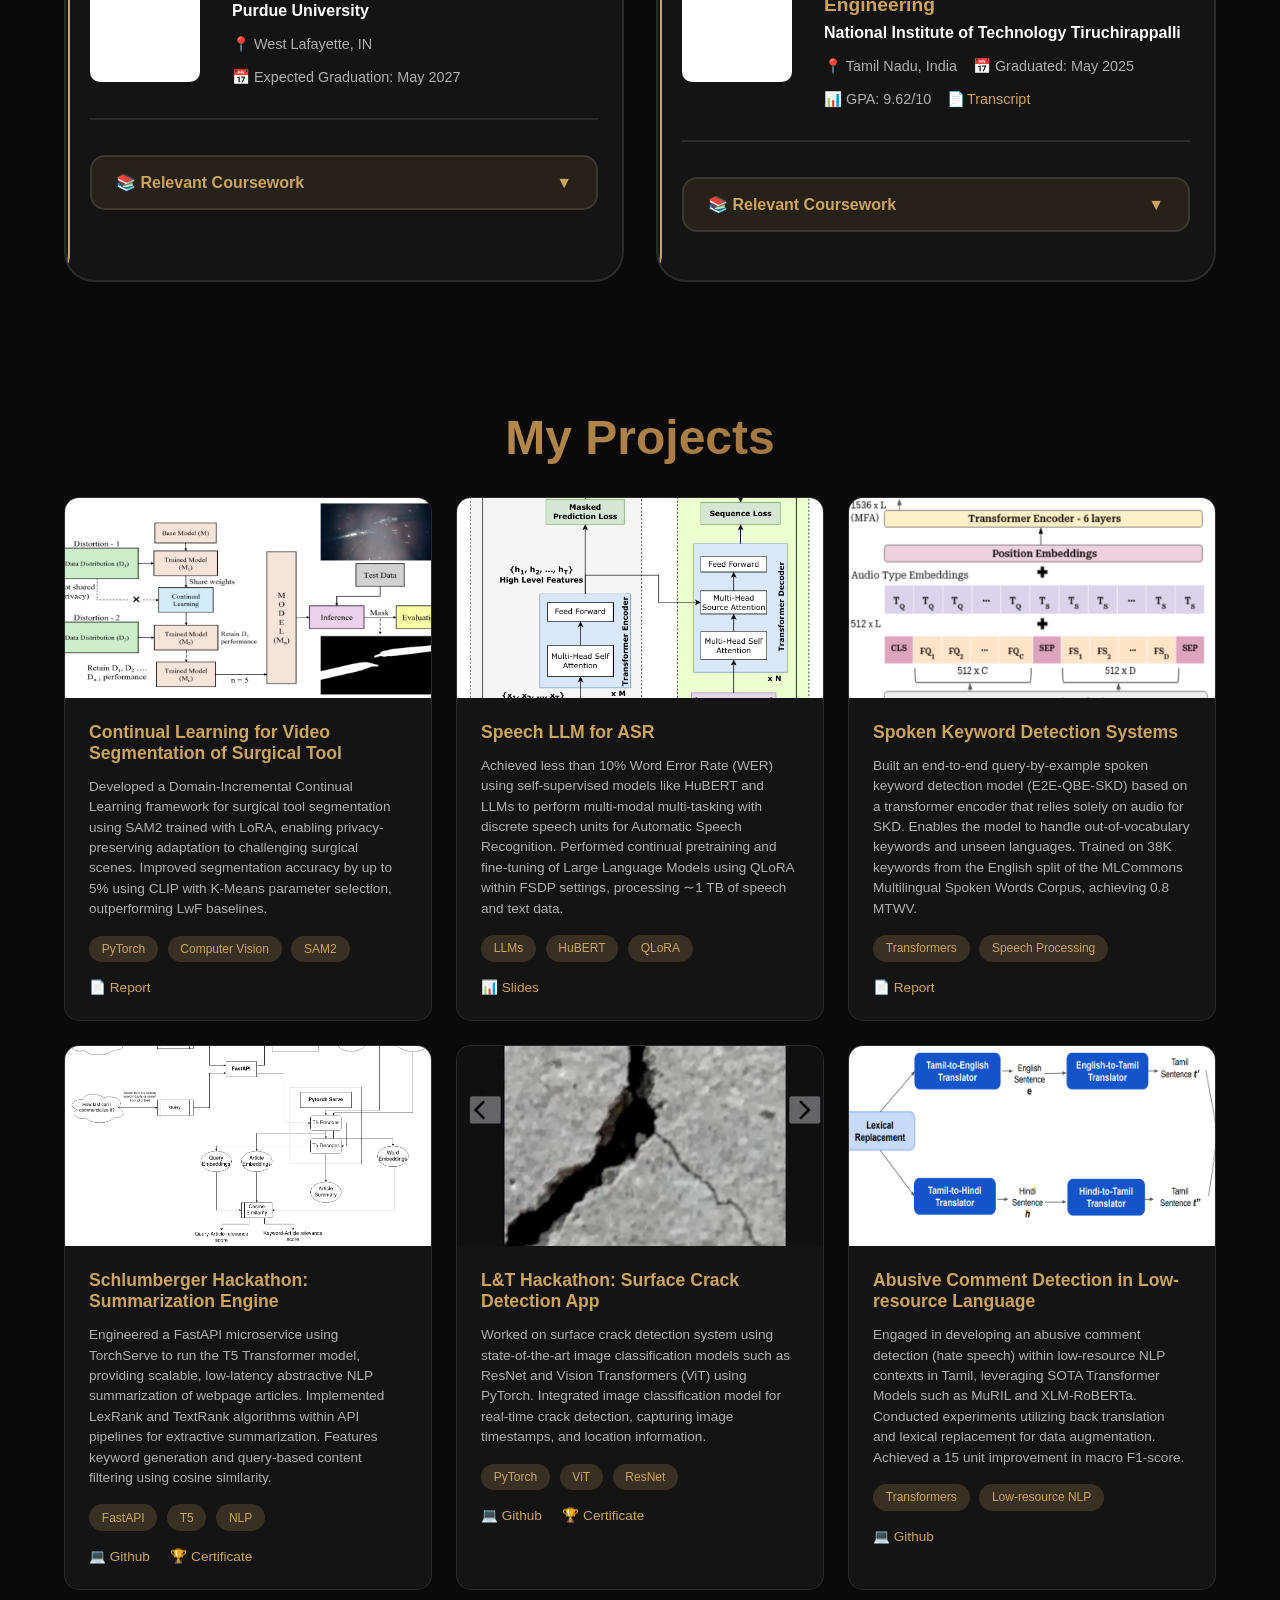
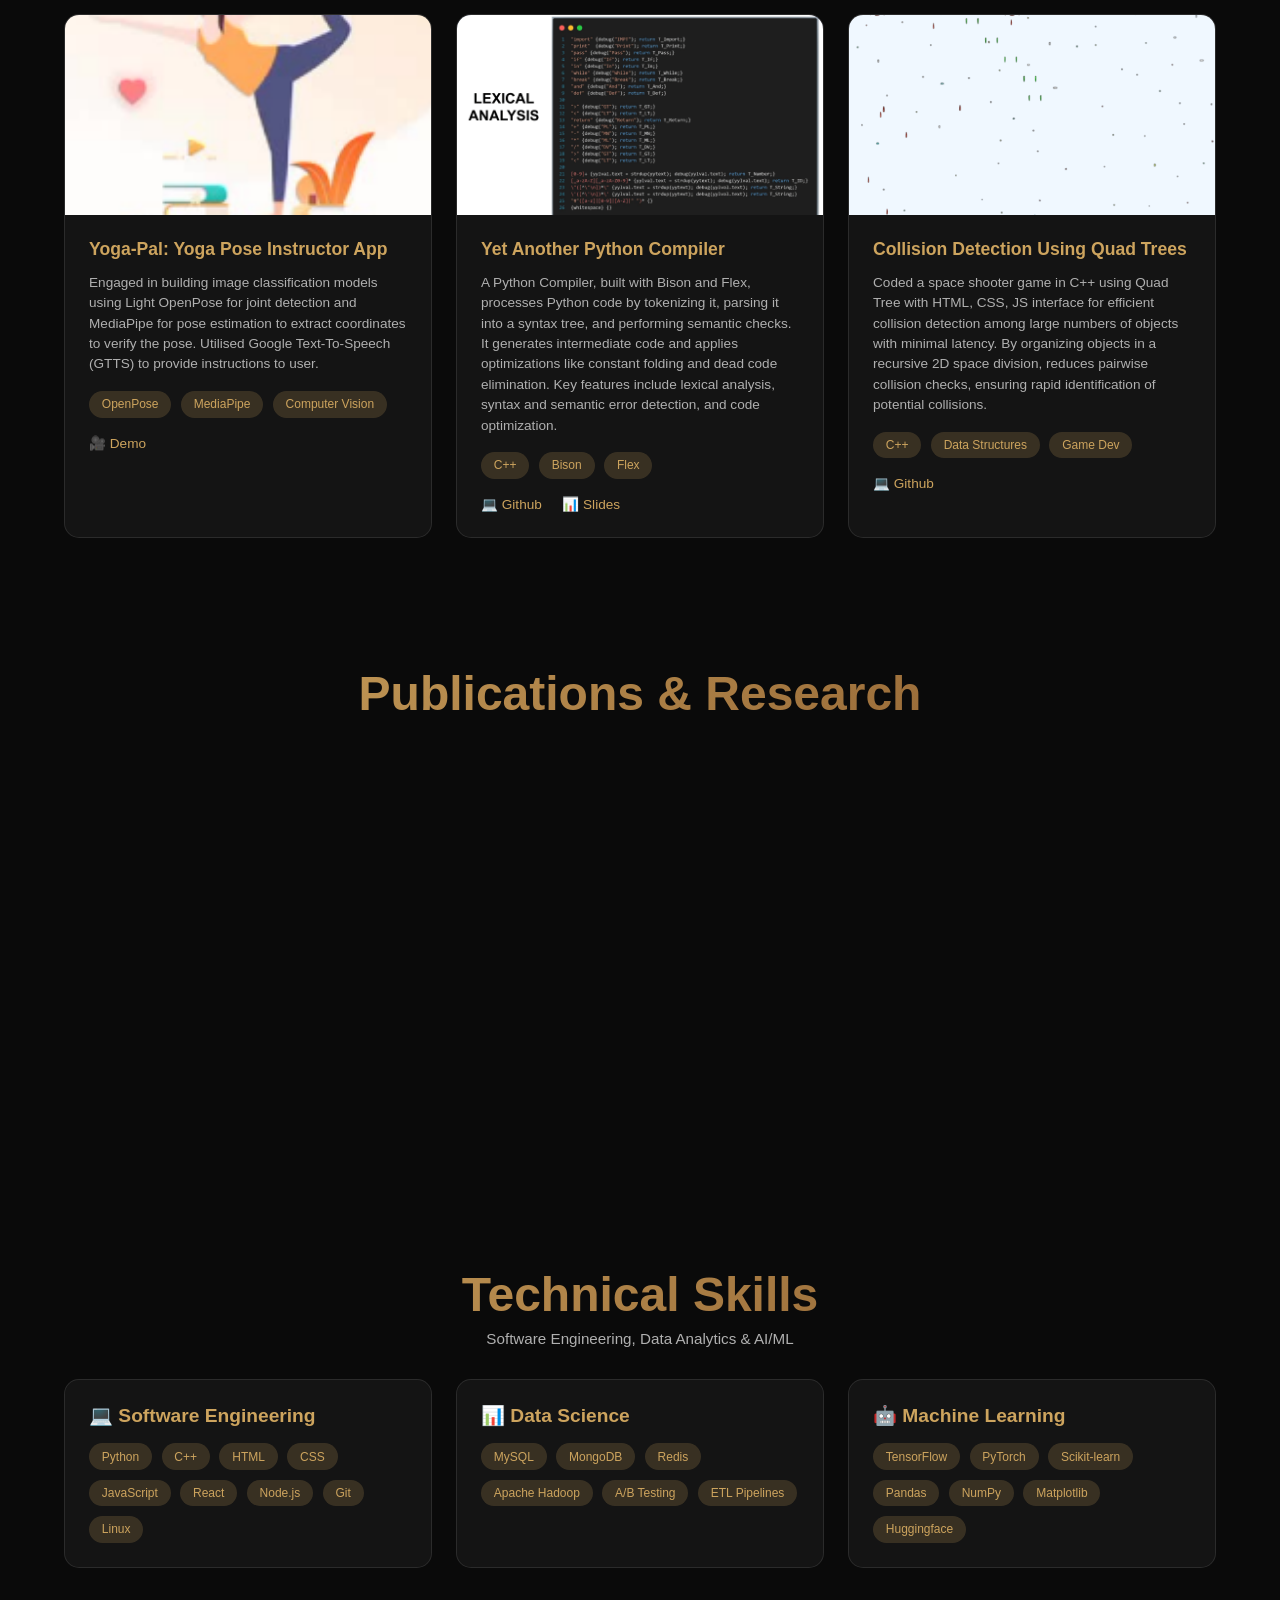
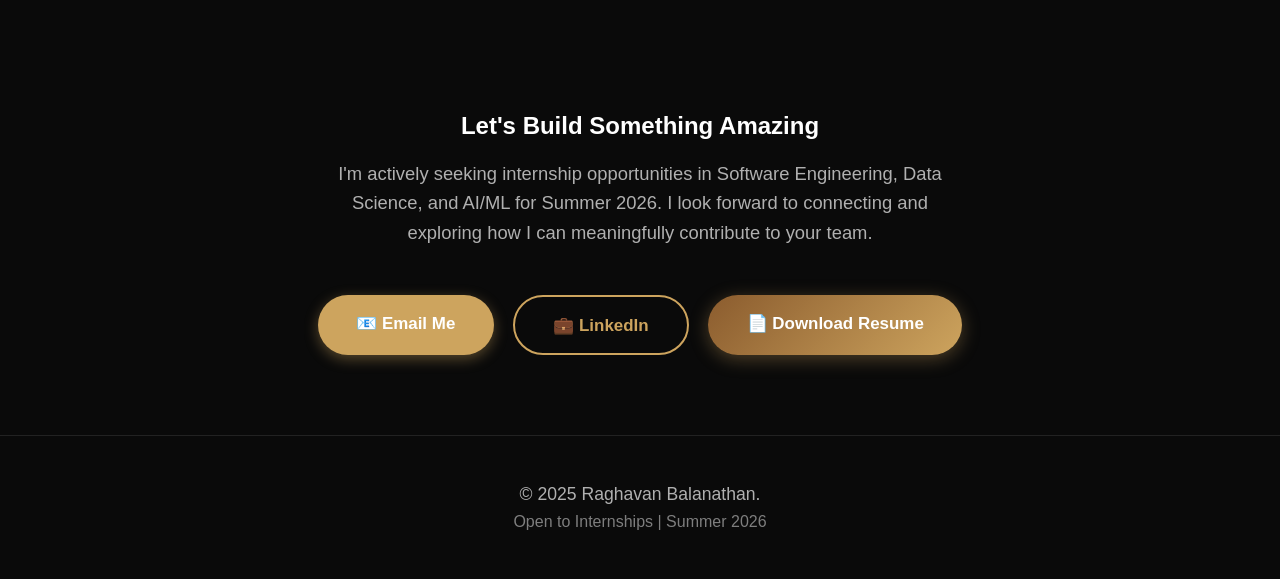
==== commit bed878b7: "feat:Update resume" ====
--- a/index.html
+++ b/index.html
@@ -24,7 +24,7 @@
             <a href="#publications">Publications</a>
             <a href="#skills">Skills</a>
             <a href="#contact">Contact</a>
-            <a href="files/Resume.pdf" target="_blank" rel="noopener noreferrer">Resume</a>
+            <a href="files/RaghavanB_Resume_SDE.pdf" target="_blank" rel="noopener noreferrer">Resume</a>
         </div>
         <div class="nav-right">
             <button class="theme-toggle" id="themeToggle" aria-label="Toggle theme">☀️</button>
@@ -41,7 +41,7 @@
         <div class="social-links">
             <a href="https://www.linkedin.com/in/raghavanbala/" class="social-link">💼 LinkedIn</a>
             <a href="mailto:raghavanb2103@gmail.com" class="social-link">📧 Email</a>
-            <a href="files/Resume.pdf" target="_blank" rel="noopener noreferrer" class="social-link" download>📄 Resume</a>
+            <a href="files/RaghavanB_Resume_SDE.pdf" target="_blank" rel="noopener noreferrer" class="social-link" download>📄 Resume</a>
         </div>
     </section>
 
@@ -430,7 +430,7 @@
             <div class="contact-actions">
                 <a href="mailto:raghavanb2103@gmail.com" class="btn primary-btn">📧 Email Me</a>
                 <a href="https://linkedin.com/in/raghavanbala" target="_blank" rel="noopener noreferrer" class="btn outline-btn">💼 LinkedIn</a>
-                <a href="files/Resume.pdf" target="_blank" rel="noopener noreferrer" class="btn gradient-btn" download>📄 Download Resume</a>
+                <a href="files/RaghavanB_Resume_SDE.pdf" target="_blank" rel="noopener noreferrer" class="btn gradient-btn" download>📄 Download Resume</a>
             </div>
         </div>
     </section>
